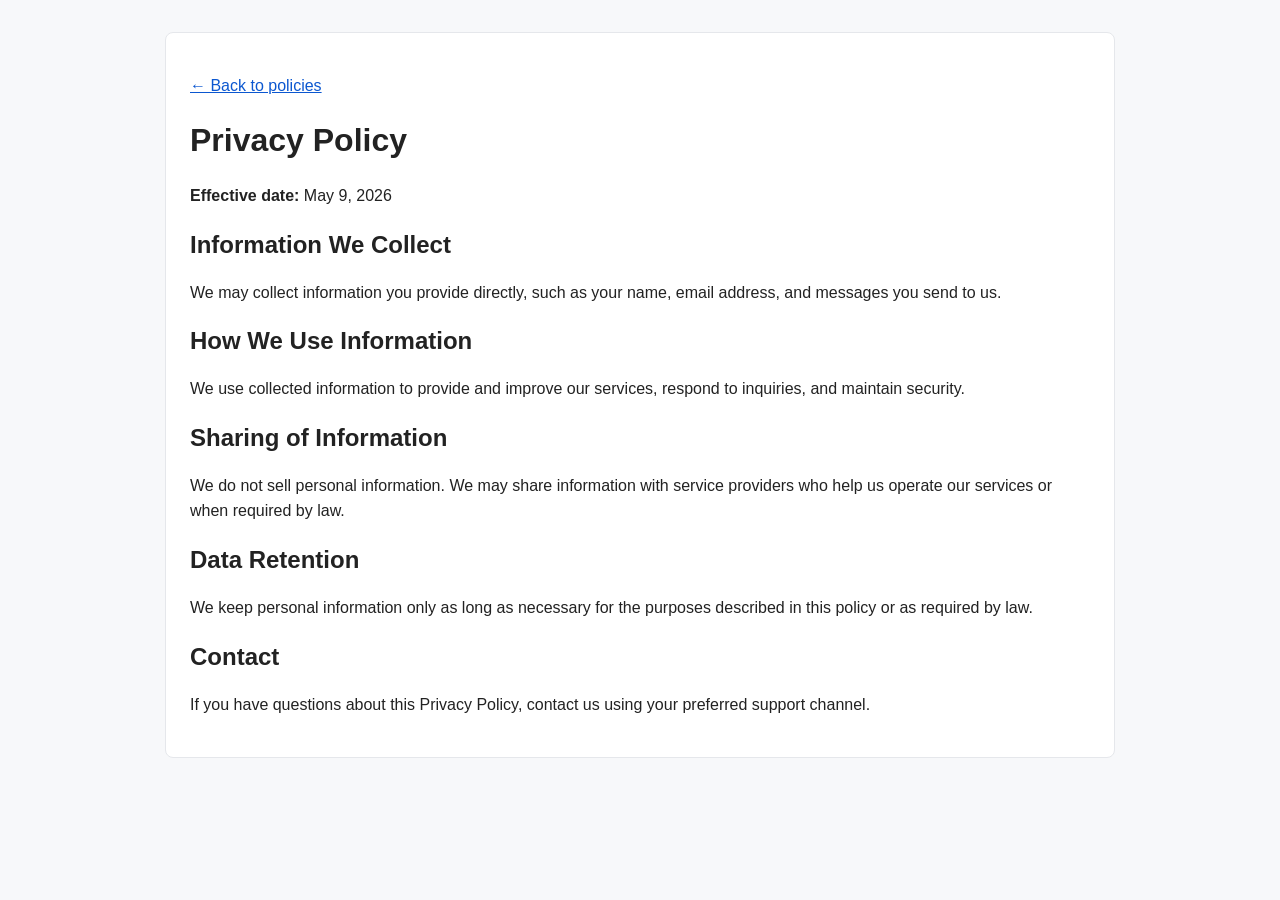
==== privacy-policy.html @ 706dc566 "feat: add GitHub Pages policy and terms pages Agent-Logs-Url: https://github.com/Greenwood-creates/G" ====
<!doctype html>
<html lang="en">
  <head>
    <meta charset="utf-8" />
    <meta name="viewport" content="width=device-width, initial-scale=1" />
    <title>Privacy Policy</title>
    <style>
      body {
        font-family: Arial, sans-serif;
        margin: 0;
        background: #f7f8fa;
        color: #222;
      }
      main {
        max-width: 900px;
        margin: 32px auto;
        background: #fff;
        border: 1px solid #e5e7eb;
        border-radius: 8px;
        padding: 24px;
        line-height: 1.6;
      }
      h1, h2 {
        line-height: 1.3;
      }
      a {
        color: #0b57d0;
      }
    </style>
  </head>
  <body>
    <main>
      <p><a href="./index.html">← Back to policies</a></p>
      <h1>Privacy Policy</h1>
      <p><strong>Effective date:</strong> May 9, 2026</p>

      <h2>Information We Collect</h2>
      <p>We may collect information you provide directly, such as your name, email address, and messages you send to us.</p>

      <h2>How We Use Information</h2>
      <p>We use collected information to provide and improve our services, respond to inquiries, and maintain security.</p>

      <h2>Sharing of Information</h2>
      <p>We do not sell personal information. We may share information with service providers who help us operate our services or when required by law.</p>

      <h2>Data Retention</h2>
      <p>We keep personal information only as long as necessary for the purposes described in this policy or as required by law.</p>

      <h2>Contact</h2>
      <p>If you have questions about this Privacy Policy, contact us using your preferred support channel.</p>
    </main>
  </body>
</html>
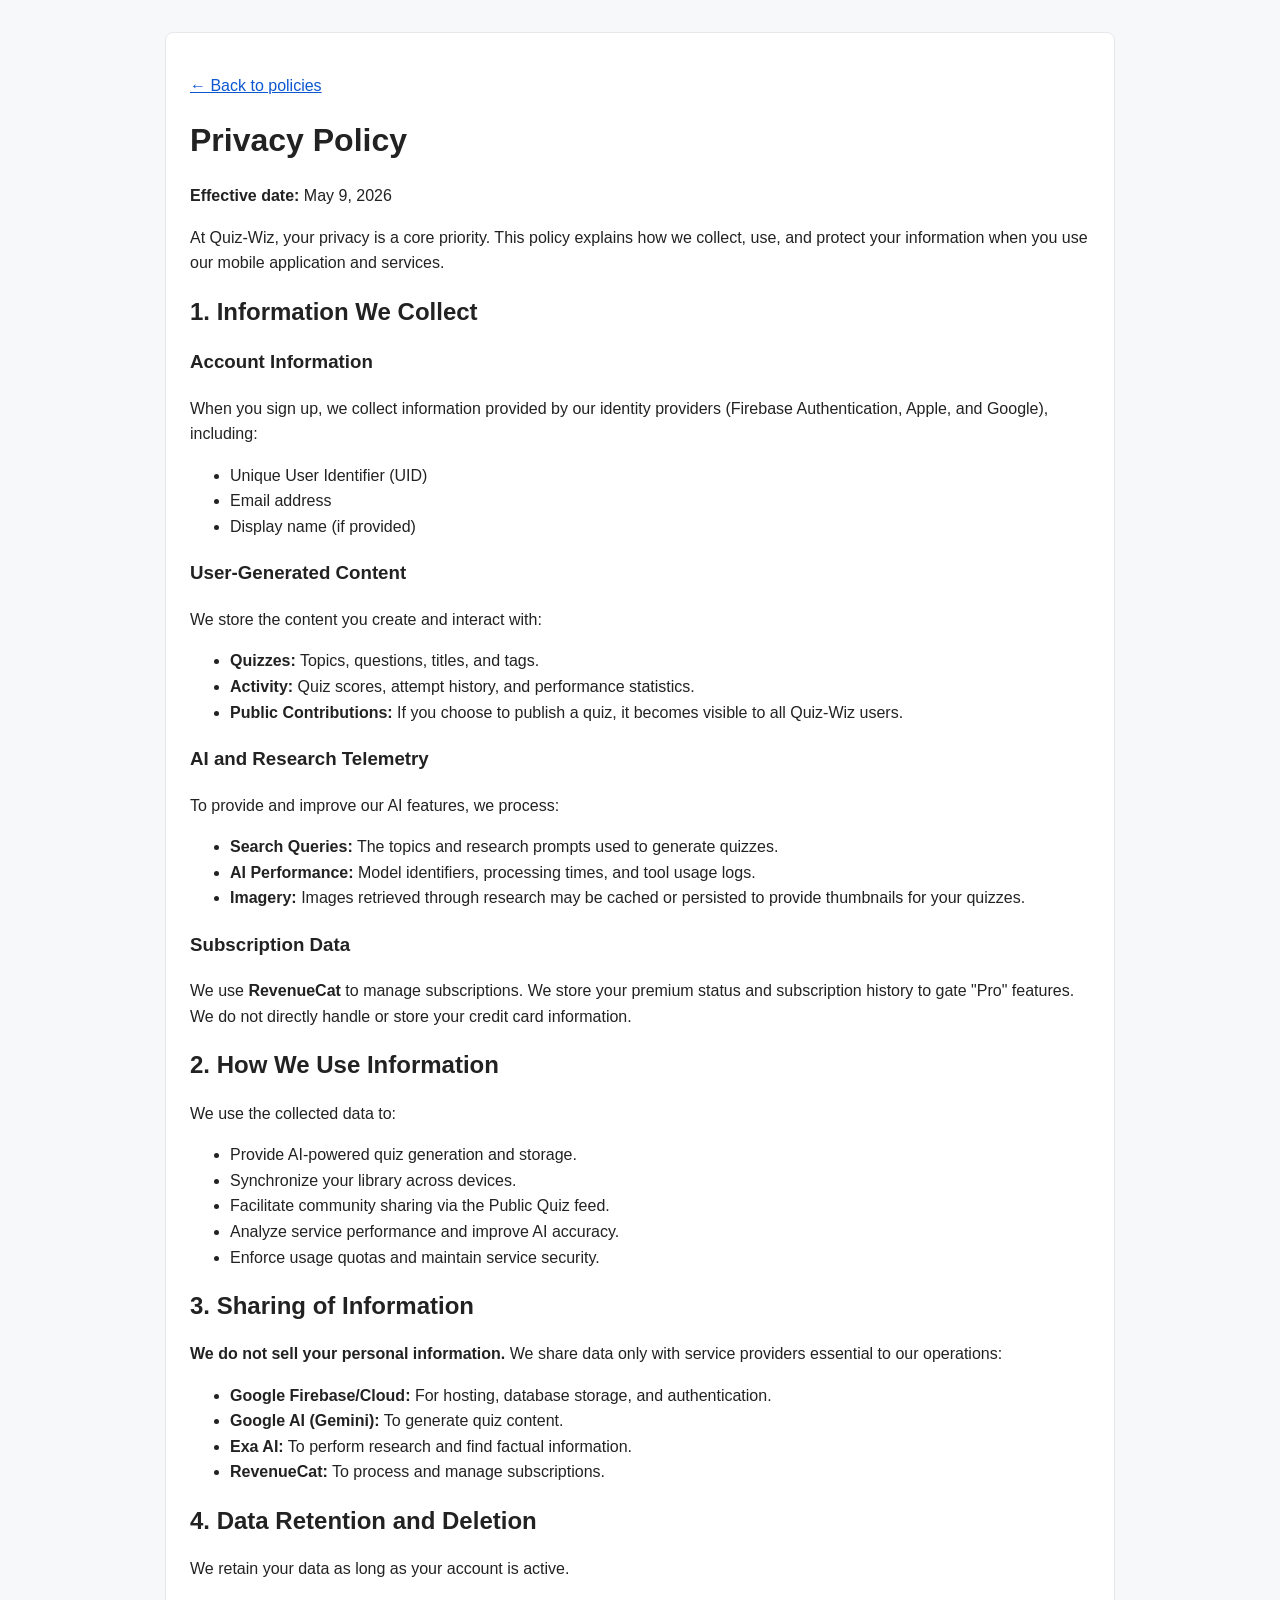
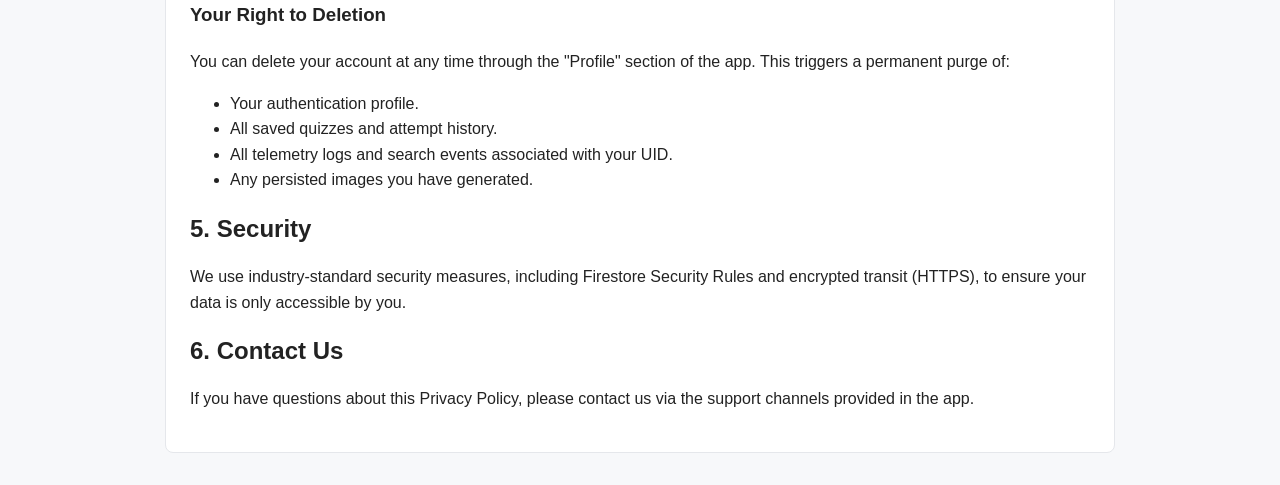
==== commit 549d7c31: "Update privacy policy with detailed Quiz-Wiz data practices Agent-Logs-Url: https://github.com/Green" ====
--- a/privacy-policy.html
+++ b/privacy-policy.html
@@ -34,20 +34,72 @@
       <h1>Privacy Policy</h1>
       <p><strong>Effective date:</strong> May 9, 2026</p>
 
-      <h2>Information We Collect</h2>
-      <p>We may collect information you provide directly, such as your name, email address, and messages you send to us.</p>
+      <p>At Quiz-Wiz, your privacy is a core priority. This policy explains how we collect, use, and protect your information when you use our mobile application and services.</p>
 
-      <h2>How We Use Information</h2>
-      <p>We use collected information to provide and improve our services, respond to inquiries, and maintain security.</p>
+      <h2>1. Information We Collect</h2>
+      <h3>Account Information</h3>
+      <p>When you sign up, we collect information provided by our identity providers (Firebase Authentication, Apple, and Google), including:</p>
+      <ul>
+        <li>Unique User Identifier (UID)</li>
+        <li>Email address</li>
+        <li>Display name (if provided)</li>
+      </ul>
 
-      <h2>Sharing of Information</h2>
-      <p>We do not sell personal information. We may share information with service providers who help us operate our services or when required by law.</p>
+      <h3>User-Generated Content</h3>
+      <p>We store the content you create and interact with:</p>
+      <ul>
+        <li><strong>Quizzes:</strong> Topics, questions, titles, and tags.</li>
+        <li><strong>Activity:</strong> Quiz scores, attempt history, and performance statistics.</li>
+        <li><strong>Public Contributions:</strong> If you choose to publish a quiz, it becomes visible to all Quiz-Wiz users.</li>
+      </ul>
 
-      <h2>Data Retention</h2>
-      <p>We keep personal information only as long as necessary for the purposes described in this policy or as required by law.</p>
+      <h3>AI and Research Telemetry</h3>
+      <p>To provide and improve our AI features, we process:</p>
+      <ul>
+        <li><strong>Search Queries:</strong> The topics and research prompts used to generate quizzes.</li>
+        <li><strong>AI Performance:</strong> Model identifiers, processing times, and tool usage logs.</li>
+        <li><strong>Imagery:</strong> Images retrieved through research may be cached or persisted to provide thumbnails for your quizzes.</li>
+      </ul>
 
-      <h2>Contact</h2>
-      <p>If you have questions about this Privacy Policy, contact us using your preferred support channel.</p>
+      <h3>Subscription Data</h3>
+      <p>We use <strong>RevenueCat</strong> to manage subscriptions. We store your premium status and subscription history to gate "Pro" features. We do not directly handle or store your credit card information.</p>
+
+      <h2>2. How We Use Information</h2>
+      <p>We use the collected data to:</p>
+      <ul>
+        <li>Provide AI-powered quiz generation and storage.</li>
+        <li>Synchronize your library across devices.</li>
+        <li>Facilitate community sharing via the Public Quiz feed.</li>
+        <li>Analyze service performance and improve AI accuracy.</li>
+        <li>Enforce usage quotas and maintain service security.</li>
+      </ul>
+
+      <h2>3. Sharing of Information</h2>
+      <p><strong>We do not sell your personal information.</strong> We share data only with service providers essential to our operations:</p>
+      <ul>
+        <li><strong>Google Firebase/Cloud:</strong> For hosting, database storage, and authentication.</li>
+        <li><strong>Google AI (Gemini):</strong> To generate quiz content.</li>
+        <li><strong>Exa AI:</strong> To perform research and find factual information.</li>
+        <li><strong>RevenueCat:</strong> To process and manage subscriptions.</li>
+      </ul>
+
+      <h2>4. Data Retention and Deletion</h2>
+      <p>We retain your data as long as your account is active.</p>
+
+      <h3>Your Right to Deletion</h3>
+      <p>You can delete your account at any time through the "Profile" section of the app. This triggers a permanent purge of:</p>
+      <ul>
+        <li>Your authentication profile.</li>
+        <li>All saved quizzes and attempt history.</li>
+        <li>All telemetry logs and search events associated with your UID.</li>
+        <li>Any persisted images you have generated.</li>
+      </ul>
+
+      <h2>5. Security</h2>
+      <p>We use industry-standard security measures, including Firestore Security Rules and encrypted transit (HTTPS), to ensure your data is only accessible by you.</p>
+
+      <h2>6. Contact Us</h2>
+      <p>If you have questions about this Privacy Policy, please contact us via the support channels provided in the app.</p>
     </main>
   </body>
 </html>
